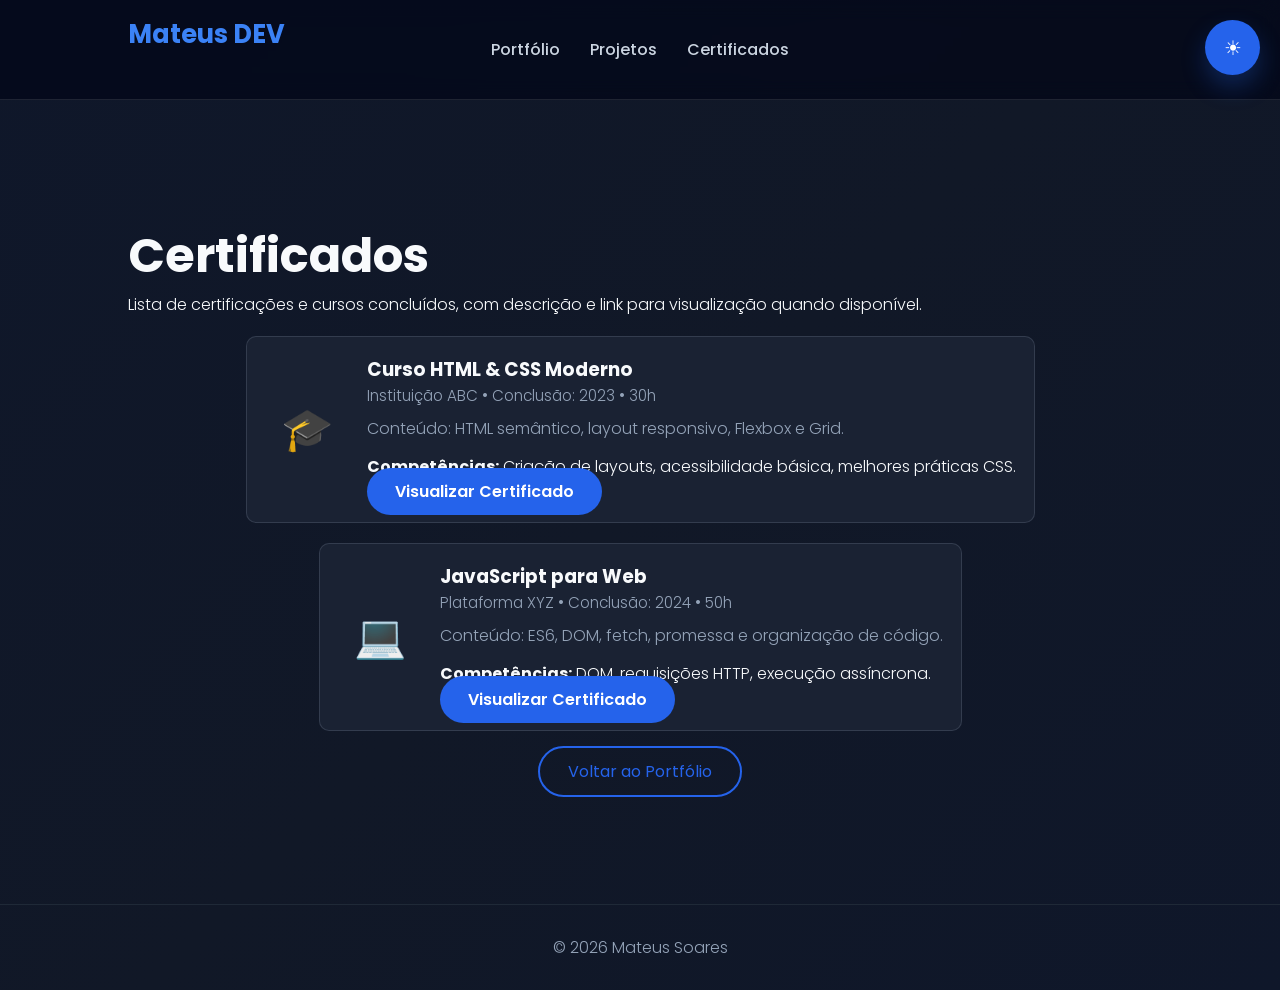
==== certificados.html @ c612b690 "Primeiro commit" ====
<!doctype html>
<html lang="pt-BR">
  <head>
    <meta charset="utf-8" />
    <meta name="viewport" content="width=device-width,initial-scale=1" />
    <title>Certificados — Mateus Soares</title>
    <link
      href="https://fonts.googleapis.com/css2?family=Poppins:wght@300;400;600;700&display=swap"
      rel="stylesheet"
    />
    <link rel="stylesheet" href="style.css" />
  </head>
  <body>
    <header>
      <nav>
        <h2 class="logo">Mateus DEV<span></span></h2>
        <ul>
          <li><a href="index.html">Portfólio</a></li>
          <li><a href="index.html#projetos">Projetos</a></li>
          <li><a href="#certificados-list">Certificados</a></li>
        </ul>
        <button id="themeToggle" aria-label="Alternar tema">☀</button>
      </nav>
    </header>

    <main>
      <section id="certificados-list" class="reveal">
        <h1>Certificados</h1>
        <p>
          Lista de certificações e cursos concluídos, com descrição e link para
          visualização quando disponível.
        </p>

        <div class="cert-grid">
          <article class="cert-card">
            <div class="cert-card-left">
              <div class="cert-icon">🎓</div>
            </div>
            <div class="cert-card-right">
              <h3>Curso HTML & CSS Moderno</h3>
              <p class="cert-meta">Instituição ABC • Conclusão: 2023 • 30h</p>
              <p class="cert-desc">
                Conteúdo: HTML semântico, layout responsivo, Flexbox e Grid.
              </p>
              <p class="cert-skills">
                <strong>Competências:</strong> Criação de layouts,
                acessibilidade básica, melhores práticas CSS.
              </p>
                <div>
                  <div class="cert-actions">
                    <a href="#" class="btn" target="_blank">Visualizar Certificado</a>
                  </div>
                </div>
            </div>
          </article>

          <article class="cert-card">
            <div class="cert-card-left">
              <div class="cert-icon">💻</div>
            </div>
            <div class="cert-card-right">
              <h3>JavaScript para Web</h3>
              <p class="cert-meta">Plataforma XYZ • Conclusão: 2024 • 50h</p>
              <p class="cert-desc">
                Conteúdo: ES6, DOM, fetch, promessa e organização de código.
              </p>
              <p class="cert-skills">
                <strong>Competências:</strong> DOM, requisições HTTP, execução
                assíncrona.
              </p>
                <div>
                  <div class="cert-actions">
                    <a href="#" class="btn" target="_blank">Visualizar Certificado</a>
                  </div>
                </div>
            </div>
          </article>
        </div>

        <div style="text-align: center; margin-top: 28px">
          <a href="index.html" class="btn-outline">Voltar ao Portfólio</a>
        </div>
      </section>
    </main>

    <footer>
      <p>© 2026 Mateus Soares</p>
    </footer>

    <button id="scrollTopBtn" aria-label="Voltar ao topo">↑</button>
    <script src="script.js"></script>
  </body>
</html>
---- style.css ----
/* ================= RESET ================= */

*{
  margin:0;
  padding:0;
  box-sizing:border-box;
  font-family:'Poppins',sans-serif;
}

:root{
  --accent:#3b82f6;
  --accent-strong:#2563eb;
  --bg-dark:#0f172a;
  --bg-dark-soft:#111827;
  --text-dark:#f8fafc;
  --text-dark-muted:#94a3b8;
  --surface-dark:#1a2233;
  --surface-dark-border:rgba(148,163,184,.2);
  --bg-light:#f8fafc;
  --bg-light-soft:#ffffff;
  --text-light:#111827;
  --text-light-muted:#334155;
  --surface-light:#ffffff;
  --surface-light-border:rgba(15,23,42,.12);
}

html{
  scroll-behavior:smooth;
}

/* ================= BODY ================= */

body{
  background:linear-gradient(135deg,var(--bg-dark),var(--bg-dark-soft),var(--bg-dark));
  color:var(--text-dark);
  transition:background .3s ease,color .3s ease;
}

body.light-mode{
  background:linear-gradient(135deg,var(--bg-light),var(--bg-light-soft),#eef2ff);
  color:var(--text-light);
}

/* ================= SECTIONS ================= */

section{
  padding:120px 10%;
}

section:nth-of-type(even){
  background:rgba(255,255,255,.02);
}

body.light-mode section:nth-of-type(even){
  background:rgba(15,23,42,.03);
}

/* ================= TYPOGRAPHY ================= */

h1{font-size:3rem;font-weight:700;}
h2{font-size:2rem;margin-bottom:30px;color:var(--accent);}

p{
  font-weight:300;
  line-height:1.6;
}

/* ================= HEADER ================= */

header{
  position:sticky;
  top:0;
  left:0;
  width:100%;
  padding:15px 10%;
  display:flex;
  justify-content:space-between;
  align-items:center;
  backdrop-filter:blur(10px);
  background:rgba(2,6,23,.7);
  border-bottom:1px solid rgba(255,255,255,.1);
  transition:transform .3s ease,background .3s ease;
  z-index:1000;
}

header.hide{
  transform:translateY(-120%);
}

body.light-mode header{
  background:rgba(255,255,255,.92);
  border-bottom:1px solid rgba(0,0,0,.1);
}

nav{
  width:100%;
  display:grid;
  grid-template-columns:1fr auto 1fr;
  align-items:center;
  gap:20px;
}

.logo{
  font-size:1.6rem;
  font-weight:700;
  justify-self:start;
}

.logo span{
  color:var(--accent);
}

/* ================= NAV ================= */

nav ul{
  display:flex;
  list-style:none;
  align-items:center;
  justify-self:center;
  gap:30px;
  margin:0;
  padding:0;
}

nav ul li a{
  text-decoration:none;
  color:#cbd5e1;
  font-weight:500;
  transition:color .3s ease;
  position:relative;
}

nav ul li a::after{
  content:"";
  position:absolute;
  left:0;
  bottom:-6px;
  width:100%;
  height:2px;
  transform:scaleX(0);
  transform-origin:left;
  background:var(--accent);
  transition:transform .3s ease;
}

nav ul li a:hover{
  color:var(--accent);
}

nav ul li a:hover::after{
  transform:scaleX(1);
}

body.light-mode nav ul li a{
  color:var(--text-light);
}

/* ================= HERO ================= */

.hero{
  min-height:calc(100vh - 86px);
  padding:0 10%;
  display:flex;
  justify-content:center;
  align-items:center;
  text-align:center;
}

.hero h1{
  font-size:3.5rem;
  margin-bottom:10px;
}

.hero h3{
  font-size:1.5rem;
  margin-bottom:20px;
}

.highlight{
  background:linear-gradient(120deg,var(--accent),#60a5fa);
  -webkit-background-clip:text;
  background-clip:text;
  -webkit-text-fill-color:transparent;
}

.hero p{
  max-width:600px;
  margin:auto;
  margin-bottom:30px;
  color:var(--text-dark-muted);
}

body.light-mode .hero p{
  color:var(--text-light-muted);
}

/* ================= BUTTONS ================= */

.buttons{
  display:flex;
  justify-content:center;
  gap:20px;
}

.btn,
.btn-outline{
  padding:12px 28px;
  border-radius:30px;
  text-decoration:none;
  transition:all .3s ease;
}

.btn{
  background:var(--accent-strong);
  color:#fff;
  font-weight:600;
}

.btn:hover{
  transform:translateY(-3px);
  box-shadow:0 12px 28px rgba(37,99,235,.35);
}

.btn-outline{
  border:2px solid var(--accent-strong);
  color:var(--accent-strong);
}

.btn-outline:hover{
  background:var(--accent-strong);
  color:#fff;
}

/* ================= FLOAT BUTTONS ================= */

#themeToggle,
#scrollTopBtn{
  position:fixed;
  width:55px;
  height:55px;
  border-radius:50%;
  border:none;
  background:var(--accent-strong);
  color:#fff;
  cursor:pointer;
  z-index:5000;
  transition:transform .3s ease,background .3s ease;
  box-shadow:0 12px 24px rgba(37,99,235,.28);
}

#themeToggle{
  top:20px;
  right:20px;
  font-size:20px;
}

#scrollTopBtn{
  bottom:30px;
  right:30px;
  font-size:20px;
  display:none;
}

#themeToggle:hover,
#scrollTopBtn:hover{
  transform:scale(1.08);
}

/* ================= CARDS ================= */

.skills-grid,
.grid,
.projetos-container{
  display:flex;
  justify-content:center;
  gap:30px;
  flex-wrap:wrap;
  margin-top:40px;
}

.skill-card{
  background:var(--surface-dark);
  border:1px solid var(--surface-dark-border);
  width:180px;
  height:180px;
  display:flex;
  align-items:center;
  justify-content:center;
  border-radius:15px;
  font-weight:600;
  transition:.3s;
}

.skill-card:hover{
  transform:translateY(-8px);
  box-shadow:0 15px 30px rgba(59,130,246,.2);
}

body.light-mode .skill-card{
  background:var(--surface-light);
  border:1px solid var(--surface-light-border);
}

.projeto-card{
  background:var(--surface-dark);
  border:1px solid var(--surface-dark-border);
  width:320px;
  padding:25px;
  border-radius:15px;
  transition:.3s;
}

.projeto-card img{
  width:100%;
  aspect-ratio:16/10;
  object-fit:cover;
  border-radius:10px;
  margin-bottom:15px;
}

.projeto-card:hover{
  transform:translateY(-10px);
  box-shadow:0 18px 32px rgba(2,6,23,.35);
}

body.light-mode .projeto-card{
  background:var(--surface-light);
  border:1px solid var(--surface-light-border);
}

.projeto-card p{
  color:var(--text-dark-muted);
  margin-bottom:18px;
}

body.light-mode .projeto-card p{
  color:var(--text-light-muted);
}

/* ================= CONTACT ================= */

.contato-info{
  display:flex;
  justify-content:center;
  flex-wrap:wrap;
  gap:12px;
}

.contato-info p{
  margin:0;
}

.contato-info a{
  display:inline-flex;
  align-items:center;
  gap:8px;
  text-decoration:none;
  color:var(--text-dark);
  border:1px solid var(--surface-dark-border);
  background:rgba(148,163,184,.08);
  border-radius:999px;
  padding:10px 16px;
  transition:.3s ease;
}

/* ================ PROJETOS E TAGS ================ */
.projeto-desc{color:var(--text-dark-muted);margin:12px 0 18px;}
.projeto-tech{display:flex;gap:8px;flex-wrap:wrap;margin-bottom:12px}
.tag{display:inline-block;padding:6px 10px;border-radius:999px;background:rgba(59,130,246,.08);color:var(--accent);font-weight:600;border:1px solid rgba(59,130,246,.12);font-size:.9rem}
body.light-mode .tag{background:rgba(37,99,235,.06);color:var(--accent-strong)}

/* ================ ESTATÍSTICAS ================ */
.stats-grid{display:flex;gap:20px;justify-content:center;flex-wrap:wrap;margin-top:20px}
.stat-card{background:var(--surface-dark);border:1px solid var(--surface-dark-border);padding:22px;border-radius:12px;min-width:160px;text-align:center}
.stat-value{font-size:2rem;font-weight:700;color:var(--accent)}
.stat-label{color:var(--text-dark-muted);margin-top:6px}
body.light-mode .stat-card{background:var(--surface-light);border:1px solid var(--surface-light-border)}

/* ================ CERTIFICADOS ================ */
.cert-main-card{display:flex;align-items:center;justify-content:space-between;gap:20px;background:var(--surface-dark);border:1px solid var(--surface-dark-border);padding:20px;border-radius:12px;margin-top:20px}
.cert-info h3{margin-bottom:6px}
.cert-meta{color:var(--text-dark-muted);font-size:.95rem;margin-bottom:8px}
.cert-desc{color:var(--text-dark-muted);margin-bottom:12px}
.cert-icon{font-size:48px}
body.light-mode .cert-main-card{background:var(--surface-light);border:1px solid var(--surface-light-border)}

/* CTA para acessar a página de certificados */
.cert-cta{display:flex;justify-content:center;margin-top:20px}
.cert-cta-card{background:var(--surface-dark);border:1px solid var(--surface-dark-border);padding:22px;border-radius:12px;max-width:760px;text-align:center;display:flex;flex-direction:column;gap:12px;align-items:center}
body.light-mode .cert-cta-card{background:var(--surface-light);border:1px solid var(--surface-light-border)}

/* ================ PROJETOS - CONTAINER ================ */
.projetos-container{display:flex;gap:20px;flex-wrap:wrap;justify-content:center;margin-top:20px}
.projeto-card{width:320px;padding:20px}
.projeto-card img{height:180px}
.projeto-card .buttons{justify-content:flex-start;margin-top:10px}

/* HOVER SUAVE */
.projeto-card:hover{transform:translateY(-8px);box-shadow:0 22px 40px rgba(2,6,23,.45)}


.contato-info a:hover{
  transform:translateY(-3px);
  border-color:rgba(59,130,246,.55);
  color:#fff;
}

body.light-mode .contato-info a{
  color:var(--text-light);
  background:#fff;
  border:1px solid var(--surface-light-border);
}

/* ================= ANIMATIONS ================= */

.reveal{
  opacity:0;
  transform:translateY(40px);
  transition:.6s ease;
}

.reveal.show{
  opacity:1;
  transform:translateY(0);
}

/* ================= FOOTER ================= */

footer{
  text-align:center;
  padding:30px;
  border-top:1px solid #1f2937;
  color:var(--text-dark-muted);
}

body.light-mode footer{
  border-top:1px solid var(--surface-light-border);
  color:var(--text-light-muted);
}

a:focus-visible,
button:focus-visible{
  outline:2px solid var(--accent);
  outline-offset:3px;
}

/* ================= RESPONSIVE ================= */

@media (max-width:768px){
  nav{
    display:flex;
    flex-wrap:wrap;
    justify-content:center;
  }

  nav ul{
    flex-wrap:wrap;
    justify-content:center;
    gap:10px 16px;
  }

  nav ul li{
    margin-left:0;
  }

  section{
    padding:90px 6%;
  }

  .hero{
    min-height:calc(100vh - 120px);
    padding:0 6%;
  }

  .hero h1{
    font-size:2.4rem;
  }

  .buttons{
    flex-wrap:wrap;
  }

  #themeToggle,
  #scrollTopBtn{
    width:48px;
    height:48px;
    font-size:18px;
  }
}

@media (prefers-reduced-motion:reduce){
  *,
  *::before,
  *::after{
    animation:none !important;
    transition:none !important;
    scroll-behavior:auto !important;
  }
}

/* ================ PÁGINA DE PROJETO ================ */
.project-banner{padding:80px 10%;background:linear-gradient(90deg,rgba(37,99,235,.12),rgba(96,165,250,.06));margin-bottom:10px}
.project-banner h1{font-size:2.4rem;color:var(--text-dark);margin-bottom:6px}
.project-sub{color:var(--text-dark-muted)}
.project-content .project-layout{display:flex;gap:30px;align-items:flex-start;justify-content:center;padding:20px 10%}
.project-gallery img{width:100%;border-radius:10px;margin-bottom:10px}
.project-gallery{max-width:420px}
.project-details{max-width:720px}
.gallery-row{display:flex;gap:8px}
.gallery-row img{width:50%;height:90px;object-fit:cover;border-radius:8px}

/* ================ CERTIFICADOS - LAYOUT ================ */
.cert-grid{display:flex;gap:20px;flex-wrap:wrap;margin-top:18px;justify-content:center}
.cert-card{display:flex;gap:18px;align-items:stretch;background:var(--surface-dark);border:1px solid var(--surface-dark-border);padding:18px;border-radius:10px;max-width:920px;min-height:160px}
.cert-card-left{width:84px;display:flex;align-items:center;justify-content:center}
.cert-card-right{flex:1;display:flex;flex-direction:column;justify-content:space-between}
.cert-card .cert-icon{font-size:42px}
body.light-mode .cert-card{background:var(--surface-light);border:1px solid var(--surface-light-border)}
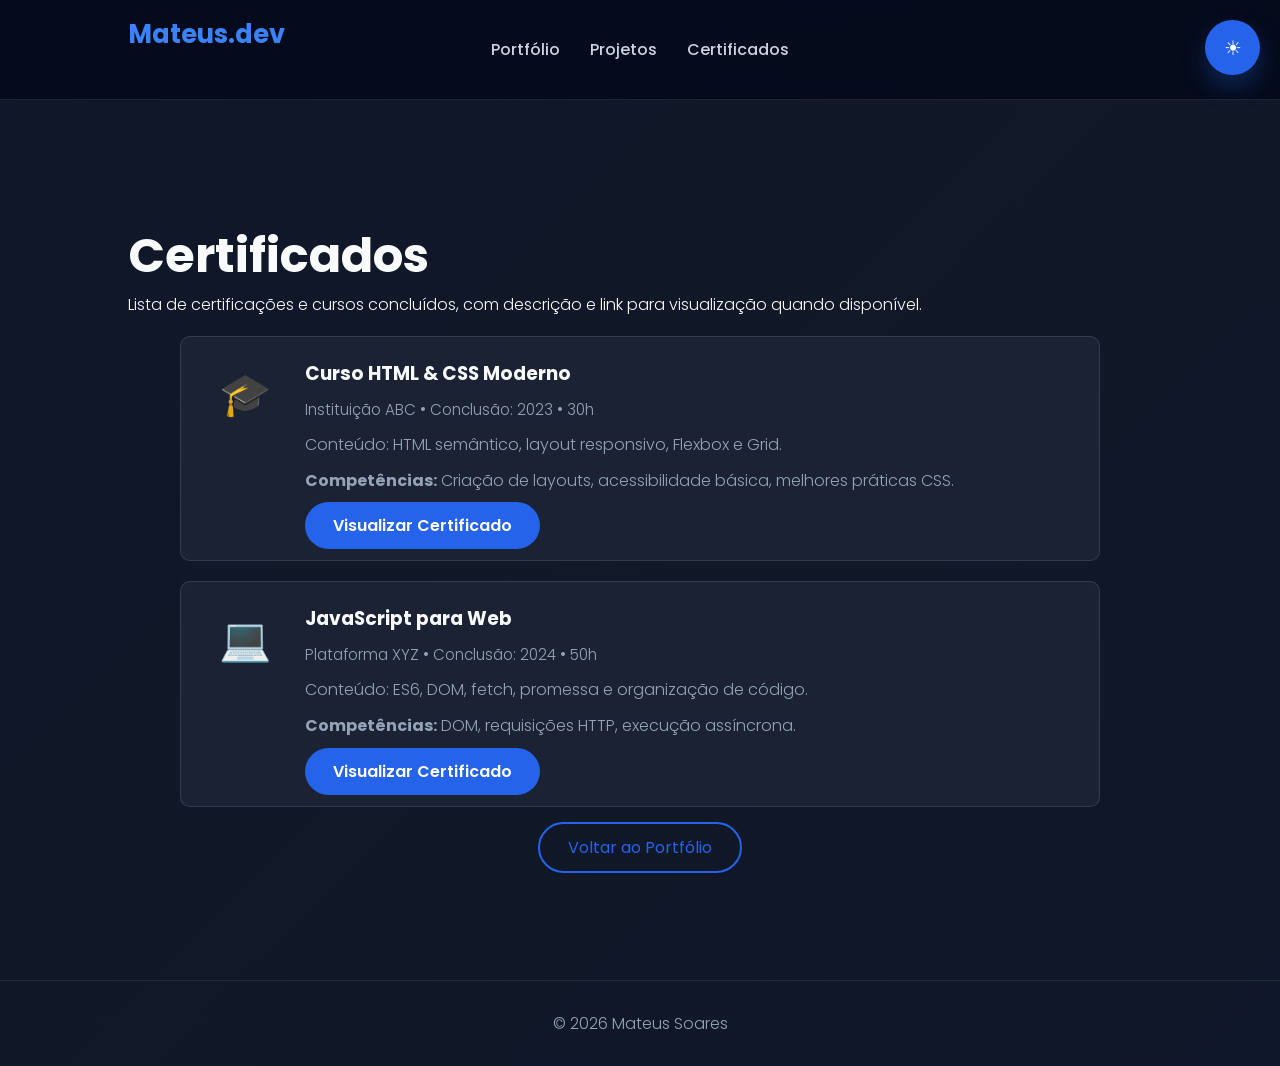
==== commit 613e710f: "7 de ago. de 2026, 23:14" ====
--- a/certificados.html
+++ b/certificados.html
@@ -13,7 +13,7 @@
   <body>
     <header>
       <nav>
-        <h2 class="logo">Mateus DEV<span></span></h2>
+        <h2 class="logo">Mateus<span>.dev</span></h2>
         <ul>
           <li><a href="index.html">Portfólio</a></li>
           <li><a href="index.html#projetos">Projetos</a></li>
@@ -46,11 +46,9 @@
                 <strong>Competências:</strong> Criação de layouts,
                 acessibilidade básica, melhores práticas CSS.
               </p>
-                <div>
-                  <div class="cert-actions">
-                    <a href="#" class="btn" target="_blank">Visualizar Certificado</a>
-                  </div>
-                </div>
+              <div class="cert-actions">
+                <a href="#" class="btn" target="_blank">Visualizar Certificado</a>
+              </div>
             </div>
           </article>
 
@@ -68,11 +66,9 @@
                 <strong>Competências:</strong> DOM, requisições HTTP, execução
                 assíncrona.
               </p>
-                <div>
-                  <div class="cert-actions">
-                    <a href="#" class="btn" target="_blank">Visualizar Certificado</a>
-                  </div>
-                </div>
+              <div class="cert-actions">
+                <a href="#" class="btn" target="_blank">Visualizar Certificado</a>
+              </div>
             </div>
           </article>
         </div>
--- a/style.css
+++ b/style.css
@@ -269,8 +269,7 @@
 /* ================= CARDS ================= */
 
 .skills-grid,
-.grid,
-.projetos-container{
+.grid{
   display:flex;
   justify-content:center;
   gap:30px;
@@ -301,26 +300,35 @@
   border:1px solid var(--surface-light-border);
 }
 
+/* ================ PROJETOS - CONTAINER (declaração única) ================ */
+.projetos-container{
+  display:flex;
+  gap:20px;
+  flex-wrap:wrap;
+  justify-content:center;
+  margin-top:20px;
+}
+
 .projeto-card{
   background:var(--surface-dark);
   border:1px solid var(--surface-dark-border);
   width:320px;
-  padding:25px;
+  padding:20px;
   border-radius:15px;
   transition:.3s;
 }
 
 .projeto-card img{
   width:100%;
-  aspect-ratio:16/10;
+  height:180px;
   object-fit:cover;
   border-radius:10px;
   margin-bottom:15px;
 }
 
 .projeto-card:hover{
-  transform:translateY(-10px);
-  box-shadow:0 18px 32px rgba(2,6,23,.35);
+  transform:translateY(-8px);
+  box-shadow:0 22px 40px rgba(2,6,23,.45);
 }
 
 body.light-mode .projeto-card{
@@ -335,6 +343,11 @@
 
 body.light-mode .projeto-card p{
   color:var(--text-light-muted);
+}
+
+.projeto-card .buttons{
+  justify-content:flex-start;
+  margin-top:10px;
 }
 
 /* ================= CONTACT ================= */
@@ -363,6 +376,27 @@
   transition:.3s ease;
 }
 
+.contato-info a:hover{
+  transform:translateY(-3px);
+  border-color:rgba(59,130,246,.55);
+  background:var(--accent-strong);
+  color:#fff;
+}
+
+body.light-mode .contato-info a{
+  color:var(--text-light);
+  background:#fff;
+  border:1px solid var(--surface-light-border);
+}
+
+/* CORREÇÃO DO BUG: no hover, no light mode, o texto ficava branco sobre
+   fundo branco. Agora o fundo também muda para o accent no hover. */
+body.light-mode .contato-info a:hover{
+  color:#fff;
+  background:var(--accent-strong);
+  border-color:var(--accent-strong);
+}
+
 /* ================ PROJETOS E TAGS ================ */
 .projeto-desc{color:var(--text-dark-muted);margin:12px 0 18px;}
 .projeto-tech{display:flex;gap:8px;flex-wrap:wrap;margin-bottom:12px}
@@ -377,39 +411,17 @@
 body.light-mode .stat-card{background:var(--surface-light);border:1px solid var(--surface-light-border)}
 
 /* ================ CERTIFICADOS ================ */
-.cert-main-card{display:flex;align-items:center;justify-content:space-between;gap:20px;background:var(--surface-dark);border:1px solid var(--surface-dark-border);padding:20px;border-radius:12px;margin-top:20px}
 .cert-info h3{margin-bottom:6px}
-.cert-meta{color:var(--text-dark-muted);font-size:.95rem;margin-bottom:8px}
-.cert-desc{color:var(--text-dark-muted);margin-bottom:12px}
+.cert-meta{color:var(--text-dark-muted);font-size:.95rem;margin:0}
+.cert-desc{color:var(--text-dark-muted);margin:0}
+.cert-skills{color:var(--text-dark-muted);margin:0}
 .cert-icon{font-size:48px}
-body.light-mode .cert-main-card{background:var(--surface-light);border:1px solid var(--surface-light-border)}
+.cert-actions{margin-top:10px}
 
 /* CTA para acessar a página de certificados */
 .cert-cta{display:flex;justify-content:center;margin-top:20px}
 .cert-cta-card{background:var(--surface-dark);border:1px solid var(--surface-dark-border);padding:22px;border-radius:12px;max-width:760px;text-align:center;display:flex;flex-direction:column;gap:12px;align-items:center}
 body.light-mode .cert-cta-card{background:var(--surface-light);border:1px solid var(--surface-light-border)}
-
-/* ================ PROJETOS - CONTAINER ================ */
-.projetos-container{display:flex;gap:20px;flex-wrap:wrap;justify-content:center;margin-top:20px}
-.projeto-card{width:320px;padding:20px}
-.projeto-card img{height:180px}
-.projeto-card .buttons{justify-content:flex-start;margin-top:10px}
-
-/* HOVER SUAVE */
-.projeto-card:hover{transform:translateY(-8px);box-shadow:0 22px 40px rgba(2,6,23,.45)}
-
-
-.contato-info a:hover{
-  transform:translateY(-3px);
-  border-color:rgba(59,130,246,.55);
-  color:#fff;
-}
-
-body.light-mode .contato-info a{
-  color:var(--text-light);
-  background:#fff;
-  border:1px solid var(--surface-light-border);
-}
 
 /* ================= ANIMATIONS ================= */
 
@@ -511,8 +523,8 @@
 
 /* ================ CERTIFICADOS - LAYOUT ================ */
 .cert-grid{display:flex;gap:20px;flex-wrap:wrap;margin-top:18px;justify-content:center}
-.cert-card{display:flex;gap:18px;align-items:stretch;background:var(--surface-dark);border:1px solid var(--surface-dark-border);padding:18px;border-radius:10px;max-width:920px;min-height:160px}
-.cert-card-left{width:84px;display:flex;align-items:center;justify-content:center}
-.cert-card-right{flex:1;display:flex;flex-direction:column;justify-content:space-between}
+.cert-card{display:flex;gap:18px;align-items:flex-start;background:var(--surface-dark);border:1px solid var(--surface-dark-border);padding:22px;border-radius:10px;width:100%;max-width:920px}
+.cert-card-left{width:84px;flex-shrink:0;display:flex;align-items:flex-start;justify-content:center;padding-top:4px}
+.cert-card-right{flex:1;display:flex;flex-direction:column;gap:10px}
 .cert-card .cert-icon{font-size:42px}
 body.light-mode .cert-card{background:var(--surface-light);border:1px solid var(--surface-light-border)}
